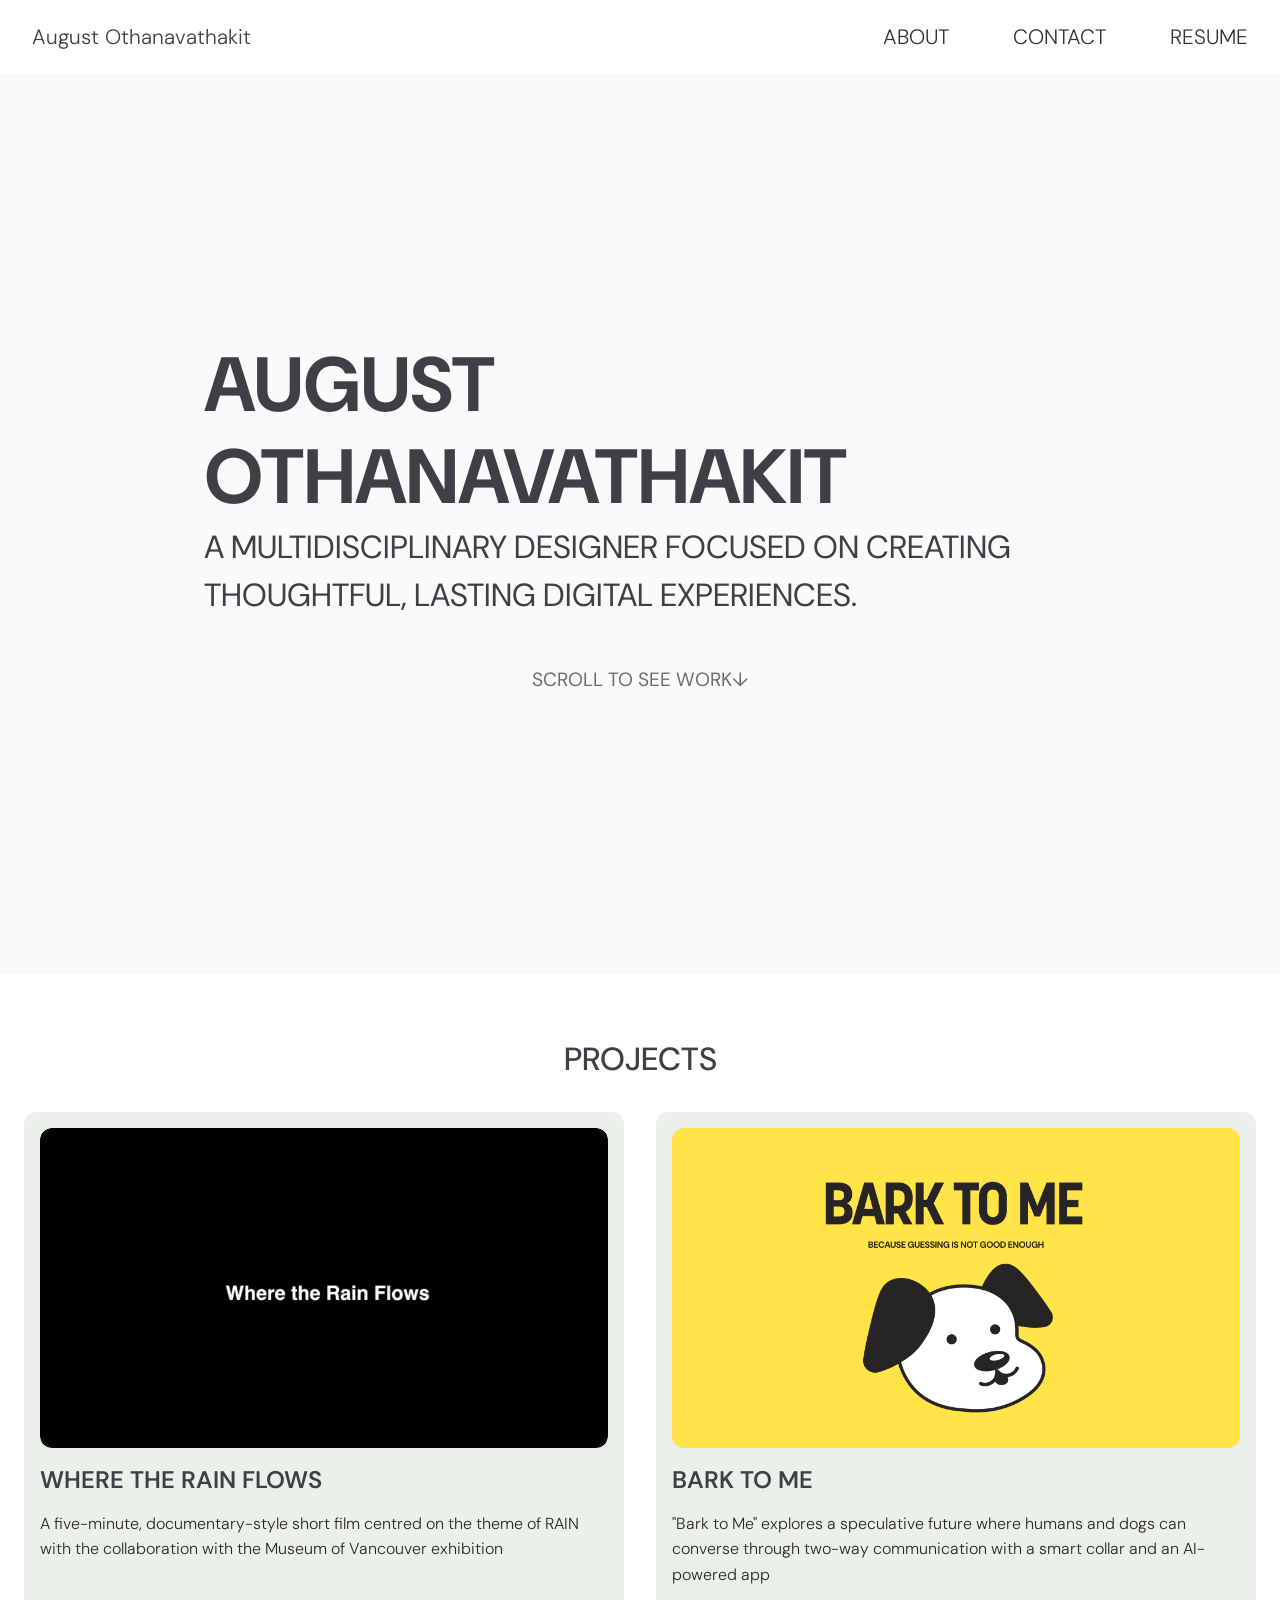
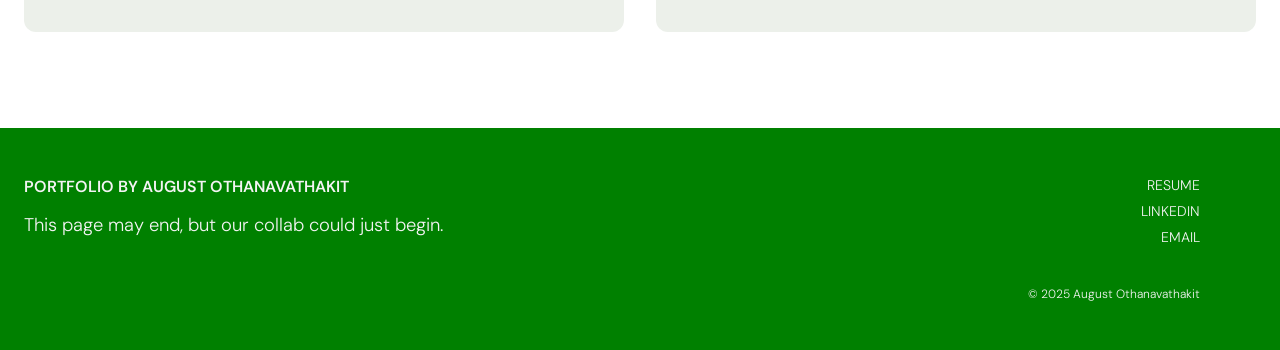
==== index.html @ 42c38631 "Add files via upload" ====
<!DOCTYPE html>
<html lang="en">
  <head>
    <meta charset="utf-8">
    <meta name="viewport" content="width=device-width, initial-scale=1.0">
    <title>August Othanavathakit's Portfolio</title>

    <!-- CSS -->
    <link href="css/layout/grid.css" rel="stylesheet">
    <link href="css/layout/section.css" rel="stylesheet">
    <link href="css/navigation/navigation.css" rel="stylesheet">
    <link href="css/navigation/footer.css" rel="stylesheet">
    <link href="css/UI/button.css" rel="stylesheet">
    <link href="css/component/image.css" rel="stylesheet">
    <link href="css/component/link.css" rel="stylesheet">
    <link href="css/component/text_input.css" rel="stylesheet">
    <link href="css/global/global.css" rel="stylesheet">
    <!-- CSS -->

    <link href="https://fonts.googleapis.com/css2?family=DM+Sans:wght@300;400;500;700&display=swap" rel="stylesheet">


  </head>
  <body>

    <!-- NAVIGATION -->
    <header class="navbar">
      <nav class="nav-container">
        <a href="index.html" id="logo">August Othanavathakit</a>
          <input type="checkbox" id="menu-toggle" />
          <!-- &#9776; as the hamburger icon for the mobile scale nav bar-->
          <label for="menu-toggle" class="menu-icon">&#9776;</label> 
        <ul class="nav-list">
          <li><a  href="about.html">ABOUT</a></li>
          <li><a  href="contact.html">CONTACT</a></li>
          <li><a  href="https://drive.google.com/file/d/19Ddrn9raLs9Q8CzpVy77O3o_h1qUG5gN/view?usp=sharing">RESUME</a></li>
        </ul>
      </nav>
    </header>

    <section class="intro-homepage">
        <h1 class="h1-homepage">August Othanavathakit</h1>
        <h2>a multidisciplinary designer focused on creating thoughtful, lasting digital experiences.</h2>
      <h3 class="scroll-bait">scroll to see work↓</h3>
    </section>
    
    <!-- <section class="card-element"> -->
    <section class="section-projects">
      <h2 class="work-header">Projects</h2>
      <section class="card-container">
        <!-- project 1 -->
        <a href="project1.html" class="img-card">
          <div class="img-container">
            <img class="default-img" src="img/project1/pj1_cover.png" width="2990" height="1614" alt="title picture of the short film">
            <img class="hover-img" src="img/project1/pj1_six.png" width="1028" height="578" alt="screenshot of the interviewing footage from the documentary">
          </div>
          <h3 class="card-heading">WHERE THE RAIN FLOWS</h3>
          <p class="card-description">
            A five-minute, documentary-style short film centred on the theme of RAIN with the collaboration with the Museum of Vancouver exhibition
          </p>
        </a> 
          <!-- project 2 -->
          <a href="project2.html" class="img-card">
          <div class="img-container">
            <img class="default-img" src="img/project2/pj2_cover.png " width="1920" height="1080" alt="title picture of the Bark To Me app">
            <img class="hover-img" src="img/project2/pj2_one.png" width="1920" height="1080" alt="overall features and tools of the Bark To Me app">
          </div>
          <h3 class="card-heading">Bark to me</h3>
          <p class="card-description">
            "Bark to Me" explores a speculative future where humans and dogs can converse through two-way communication with a smart collar and an AI-powered app
          </p>
        </a>
      </section>
      <!-- project 3 -->
        <!-- <a href="project3.html" class="img-card">
          <div class="img-container">
            <img class="default-img" src="img/project1/pj1_cover.png" width="2990" height="1614" alt="title picture of the short film">
            <img class="hover-img" src="img/project1/pj1_six.png" width="1028" height="578" alt="screenshot of the interviewing footage from the documentary">
          </div>
          <h3 class="card-heading">DUTCH SOUNDS FROM BEYOND</h3>
          <p class="card-description">
          Interface and Information Design for an Amsterdam-based music festival, event promoter, and music platform through microsite, posters and assets.   
          </p>
        </a>  -->
    </section>


    <!-- Footer SECTION // -->
<footer class="footer">
  <div class="footer-grid">
    
    <!-- Column 1 -->
    <div class="footer-column footer-1">
      <h2>Portfolio by August Othanavathakit</h2>
      <p>This page may end, but our collab could just begin.</p>
    </div>

    <!-- Column 2 -->
    <div class="footer-column footer-nav">
      <ul>
        <li><a href="https://drive.google.com/file/d/1LCGShxDCLZhGvdj7gq69BmD92WZVWdFz/view?usp=sharing">Resume</a></li>
        <li><a href="https://linkedin.com">LinkedIn</a></li>
        <li><a href="mailto:augustothanavathakit@gmail.com">Email</a></li>
      </ul>
    </div>
  </div>

  <div class="footer-bottom">
    © 2025 August Othanavathakit
  </div>
</footer>
  </body>
</html>
---- css/layout/grid.css ----
/*---------------------- about page grid ----------------------*/
.about-columns {
  display: grid;
  grid-template-columns: 1fr 4fr;
  gap: 10rem;
  align-items: start;
}

.about-left h2 {
  font-size: 1.75rem; /* ~28pixels */
  font-weight: 600;
  margin-bottom: 2rem;
  margin-left: 1rem;
}

.about-right {
  margin-top: 5rem; 
}
/* Font size for h3 on the right column */
.about-right h3 {
  font-size: 1.5rem;
  font-weight: 500;
  margin-bottom: 1.5rem;
}

/* Font size for paragraph on the right column */
.about-right p {
  font-size: 1.125rem; /* ~18pixels */
  line-height: 1.75;
  margin-bottom: 1rem;
}


@media (max-width: 48rem) {
  .about-columns {
    grid-template-columns: 1fr; /* Stack vertically */
    gap: 2rem;
  }

  .about-right {
    margin-top: 2rem; /* Less top space for smaller screens */
  }

  .about-left {
    text-align: center;
  }

  .about-left img.profile-pic {
    max-width: 80%;
    height: auto;
  }
}

/*-------------------------------------------------------------*/

/*---------------------- case-study page grid ----------------------*/

.project-layout {
  display: grid;
  grid-template-columns: 1fr 3fr;
  height: 100vh;
  overflow: hidden;
}


/*-------------------------------------------------------------*/

/*---------------------- get in touch grid ----------------------*/
.contact-form {
  max-width: 50rem;
  margin: auto;
  margin-bottom: 2rem;
}

.contact-form button {
  display: block;
  margin: 0 auto;
}

.form-row {
  display: grid;
  gap: 1rem;
  margin-bottom: 2rem;
}

.two-columns {
  display: grid;
  gap: 1rem;
  grid-template-columns: repeat(2, 1fr);
}

.full-width {
  grid-template-columns: 1fr;
}

@media (max-width: 48rem) {
  .two-columns {
    grid-template-columns: 1fr; /* stack into one column */
  }
}

/*-------------------------------------------------------------*/

/*---------------------- footer grid --------------------------*/
.footer-grid {
  display: grid;
  grid-template-columns: 1fr;
  gap: 2rem;
  /* max-width: 1200pixels; */
  margin: 0 auto;
}

/* On larger screens: 3 columns */
@media (min-width: 48rem) {
  .footer-grid {
    grid-template-columns: repeat(2, 1fr);
  }
}

/*-------------------------------------------------------------*/
---- css/layout/section.css ----
.section-about {
  padding: 4rem 2rem;
}
.section-cover{
    padding: 1rem 2rem;
    margin: 0 auto;
}

.card-element{
   padding: 1rem 2rem;
    margin: 0 auto; 
    margin-bottom: 1rem;
}

.section-projects {
  padding: 3rem 0 5rem 0; 
  background-color: #fff; 
}

/*--------------------------------  HOME PAGE --------------------------------*/

.intro-homepage {
  padding: 2rem 4rem 3rem 4rem;
  display: flex;
  flex-direction: column;
  align-items: center;
  justify-content: center;
  margin: 0 auto;
  max-width: 62.5rem;
  min-height: 100vh;
}

.intro-homepage h1 {
  font-size: clamp(2rem, 6vw, 8rem); /* Grows with screen size */
  line-height: 1.2;
  font-weight: bold;
}

.intro-homepage h2 {
  font-size: clamp(1.125rem, 3vw, 2rem);
  line-height: 1.5;
  font-weight: normal;
}

.work-header{
  display: flex;
  align-items: center;
  justify-content: center;
  margin: 1rem 0 1rem 0;
  font-size:clamp(1.125rem, 3vw, 2rem);

}

/*-------------------------------------------------------------------------------*/

/*-------------------------------- get in touch --------------------------------*/
.section-title {
  display: flex;
  justify-content: center;
  margin-bottom: 2rem;
  font-weight: bold;
}

.section-contact .section-title {
  margin-top: 2rem;
}

.section-paragraph{
  margin: 0 auto 2rem;
  text-align: center;
  font-size: 1rem;
}

.contact-form h3 {
  margin-bottom: 1rem;
}
/*---------------------------------------------------------------------------*/

/*------------------------------ Left column - Sticky -------------------------------------------*/
.project-sidebar {
  position: sticky;
  top: 0;
  padding: 2rem 1.5rem;
  height: 100vh;
  overflow-y: auto;
  border-right: 0.25rem dotted #e5e5e5;
  display: flex;
  flex-direction: column;
  justify-content: space-between;
}

.project-sidebar h1 {
  font-size: 2.5rem;
  font-weight: 700;
  margin-bottom: 1rem;
}

.project-meta {
  margin-top: 2rem;
}


.project-meta p {
  margin-bottom: 0.5rem;
  font-size: 1.2rem;
}
/*---------------------------------------------------------------------------*/


/*---------------------------------  Right column - Scrollable content ---------------------------------------*/
.project-content {
  padding: 3rem 4rem;
  overflow-y: scroll;
  height: 100vh;
  padding: 3rem;
}

.project-content section {
  margin-bottom: 1rem;

}

.project-content h2 {
  font-size: 1.75rem;
  font-weight: 600;
  margin-bottom: 1rem;
}

@media (max-width: 48rem) {
  .project-layout {
    display: flex;
    flex-direction: column;
    height: auto; /* height to expand with content */
  }

  .project-sidebar {
    position: relative; /* remove sticky behavior on mobile */
    height: auto;
    border-right: none;
    border-bottom: 0.15rem solid #e5e5e5;
  }

  .project-content {
    overflow-y: visible;
    height: auto;
    padding: 2rem 1rem;
  }
}

/*---------------------------------------------------------------------------*/

/*---------------------------------  scroll down  --------------------------------------*/
.scroll-bait {
  display: flex;
  align-content: center;
  margin-top: 3rem;
  font-size: 1.2rem;
  font-weight: 400;
  text-align: center;
  animation: animation 1.5s ease-in-out infinite alternate;
  color: #333;
  opacity: 0.7;
}

@keyframes animation {
  from {
    transform: translateY(0);
    opacity: 0.6;
  }
  to {
    transform: translateY(0.3125rem);
    opacity: 1;
  }
}
/*---------------------------------------------------------------------------*/
---- css/navigation/navigation.css ----
/*-------------------------------- Navigation --------------------------------*/
.navbar {
  padding: 1rem 2rem;
  background-color: #fff;
}

.nav-container {
  display: flex;
  align-items: center;
  justify-content: space-between;
  flex-wrap: wrap; /* wrap into smaller screens */
  gap: 1rem;
}

/* Logo */
#logo {
  font-size: 1.3rem;
  line-height: 2;
  padding: 0;
  display: flex;
  align-items: center;
}

/* Navigation List */
.nav-list {
  list-style: none;
  display: flex;
  gap: 4rem;
  margin: 0;
  padding: 0;
  align-items: center;
}

/* Navigation Links */
.nav-list a {
  position: relative;
  text-decoration: none;
  text-transform: uppercase;
  color: #333;
  font-size: 1.3rem;
  transition: color 0.3s;
}

/* Add ( ) on hover using pseudo-elements */
.nav-list a::before,
.nav-list a::after {
  opacity: 0;
  transition: opacity 0.3s;
  font-weight: bold;
  position: absolute;
}

.nav-list a::before {
  content: "(";
  left: -1.2rem;
}

.nav-list a::after {
  content: ")";
  right: -1.2rem;
}

.nav-list a:hover {
  color: green;
}

.nav-list a:hover::before,
.nav-list a:hover::after {
  opacity: 1;
}

/* Navigation Link for STYLE GUIDE */
.nav {
  position: relative;
  text-decoration: none;
  text-transform: uppercase;
  color: #333;
  font-size: 1.3rem;
  transition: color 0.3s;
}

.nav::before,
.nav::after {
  opacity: 0;
  transition: opacity 0.3s;
  font-weight: bold;
  position: absolute;
}

.nav::before {
  content: "(";
  left: -1.2rem;
}

.nav::after {
  content: ")";
  right: -1.2rem;
}

.nav:hover {
  color: green;
}

.nav:hover::before,
.nav:hover::after {
  opacity: 1;
}

.button-secondary {
  background: none;
  border: none;
  color: #333;
  text-decoration: underline;
  font-size: 1rem;
  font-weight: 500;
  cursor: pointer;
  padding: 0;
  transition: color 0.3s ease, font-weight 0.5s ease;
}

.button-secondary:hover {
  color: black; 
  font-weight: 700; /* Makes it bold on hover */
}



/* Responsive Layout for Mobile */
@media (max-width: 48rem) {
  .nav-container {
    display: flex;
    align-items: center;
    justify-content: space-between;
  }

  #logo {
    justify-content: center;
    margin: 1rem 0;
  }

  .nav-list {
    flex-direction: column;
    gap: 1rem;
  }
}

/*----------------------------------------------------------------------*/


/*----------------------        burger menu icon        ------------------------------*/

/* default menu when it is desktop size */
#menu-toggle {
  display: none;
}

/* Burger icon style */
.menu-icon {
  display: none;
  font-size: 2rem;
  cursor: pointer;
  user-select: none;
}

/* Show burger icon on mobile */
@media (max-width: 48rem) {
  .menu-icon {
    display: block;
    font-size: 2rem;
    margin-left: auto;
  }

  /* Hide nav list by default */
  .nav-list {
    display: none;
    flex-direction: column;
    gap: 1rem;
    width: 100%;
    margin-top: 1rem;
  }

  /* Show nav list if checkbox is checked */
  #menu-toggle:checked + .menu-icon + .nav-list {
    display: flex;
  }
}
/*----------------------------------------------------------------------*/
---- css/navigation/footer.css ----
/*--------------------------------- Footer ------------------------------------*/
.footer {
  background-color: green;
  padding: 3rem 5rem 3rem 1.5rem;
  font-size: 0.875rem;
  color: #f3f3f3;
}

.footer-column h2 {
  font-size: 1rem;
  font-weight: 600;
  margin-bottom: 1rem;
}

.footer-column p {
  margin: 0.5rem 0;
}

.footer-column a {
  color: inherit;
  text-decoration: none;
}

.footer-column ul {
  list-style: none;
  padding: 0;
  margin: 0;
}

.footer-column li {
  margin-bottom: 0.5rem;
}

.footer-bottom {
  text-align: right;
  font-size: 0.75rem;
  margin-top: 2rem;
}

.footer-nav ul {
  text-transform: uppercase;
  text-align: right; 
}

.footer-nav a {
  position: relative;
}

.footer-nav a::before,
.footer-nav a::after {
  opacity: 0;
  transition: opacity 0.3s;
  font-weight: bold;
  position: absolute;
}

.footer-nav a::before {
  content: "(";
  left: -1.2rem;
}

.footer-nav a::after {
  content: ")";
  right: -1.2rem;
}

.footer-nav a:hover::before,
.footer-nav a:hover::after {
  opacity: 1;
}

/*----------------------------------------------------------------------*/
---- css/UI/button.css ----
/*---------------------- button style ---------------------------------*/
.button-wrapper {
  display: flex;
  justify-content: center;
  margin: 1.5rem 0 5rem 0;
}


.button-main-light,
.button-main-dark {
  padding: 0.75rem 1.5rem;
  border-radius: 0.75rem;
  text-decoration: none;
  font-weight: 600;
  font-size: 1rem;
  font-weight: bold;
  cursor: pointer;
  display: inline-block;
  transition: background-color 0.3s ease, color 0.3s ease;
}

/* Light Button */
.button-main-light {
  background-color: #ffffff;
  color: #000000;
  border: 0.125rem dotted #000000;
}

.button-main-light:hover,
.button-main-light:focus {
  background-color: #000000;
  color: #ffffff;
}

/* Dark Button */
.button-main-dark {
  background-color: #000000;
  color: #ffffff;
  border: 0.125rem dotted #000000;
}

.button-main-dark:hover,
.button-main-dark:focus {
  background-color: #ffffff;
  color: #000000;
}


/* button {
  background-color: #000;
  color: white;
  padding: 0.75rem 1.5rem;
  border-radius: 1rem;
  border: none;
  font-weight: bold;
  cursor: pointer;
  margin-top: 1rem;
} */
---- css/component/image.css ----
/*---------------------- Container as a clickable image ---------------------------------*/
.profile-pic{
  border-radius: 1.5rem;
  margin-top: 1em;
}
/*---------------------- Container as a clickable image ---------------------------------*/

/*---------------------- Container as a clickable image ---------------------------------*/

.img-card {
  display: flex;
  flex-direction: column;
  background-color: #ecf0ea;
  height: 32.5rem;
  border-radius: 0.75rem;
  padding: 1rem;
  max-width: 37.5rem;
  margin: auto;
  text-decoration: none;
  color: inherit;
  transition: transform 0.3s ease, box-shadow 0.3s ease;
  display: flex;
  flex-direction: column;
}

.img-card:hover {
  transform: scale(1.02);
  box-shadow: 0 0.5rem 0.75rem rgba(0, 0, 0, 0.1);
}

/* Image container: default + hover image switch */
.img-container {
  position: relative;
  overflow: hidden;
  border-radius: 0.75rem;
  height: 20rem;
}

.default-img,
.hover-img {
  width: 100%;
  display: block;
  border-radius: 0.75rem;
  transition: opacity 0.3s ease;
  object-fit: cover;
  height: 100%;
}


.hover-img {
  position: absolute;
  top: 0;
  left: 0;
  opacity: 0;
}

.img-container:hover .hover-img {
  opacity: 1;
}

.img-container:hover .default-img {
  opacity: 0;
}

/* Text styles */
.card-heading {
  font-size: 1.5rem;
  margin-top: 1rem;
  font-weight: 600;
}

.card-description {
  font-size: 1rem;
  line-height: 1.6;
  color: #292929;
}
.card-container {
  display: grid;
  grid-template-columns: repeat(auto-fit, minmax(18rem, 1fr));
  gap: 1rem; /*space between cards */
  padding: 1rem;
}

.card {
  background: #ddd;
  border-radius: 0.3125rem;
  padding: 1rem;
}

/*----------------------------------------------------------------------*/



/*---------------------------- project page  ----------------------------------------*/
.project-content img {
  max-width: 100%;
  height: auto;
  aspect-ratio: auto;
  border-radius: 0.75rem;
  margin: 1rem 0;
  box-shadow: 0 0.25rem 0.5rem rgba(0,0,0,0.05);
  display: block;
}

/* video style */
.video-container {
  position: relative;
  border-radius: 0.75rem;
  padding-bottom: 56.25%; /* 16:9 ratio */
  margin: 1rem 0;
  height: 0;
  overflow: hidden;
  max-width: 100%;
}

.video-container iframe {
  position: absolute;
  top: 0;
  left: 0;
  width: 100%;
  height: 100%;
  border: 0;
}

/*----------------------------------------------------------------------*/
---- css/component/link.css ----
/*----------------------------- Link style -----------------------------------------*/
.in-text-link {
  color: #000; /* Keeps text black */
  text-decoration: none;
  background-image: linear-gradient(120deg, #000000 0%, #000000 100%);
  background-repeat: no-repeat;
  background-size: 100% 0.1em; /* thin highlight line */
  background-position: 0 90%;
  transition: background-size 0.3s ease, background-color 0.3s ease;
  font-weight: 400;
}

.in-text-link:hover,
.in-text-link:focus,
.in-text-link:active {
  background-size: 100% 100%; /* full highlight effect */
  color: #ffffff; /* Stay black for high contrast */
  font-weight: 500;
  outline: none;
}


/*----------------------------------------------------------------------*/

.homepage-links {
  display: flex;
  flex-direction: column;
  gap: 1rem; /* Adjust spacing between links */
  margin-top: 2rem; 
}
---- css/component/text_input.css ----
/* get in touch */

input, textarea {
  padding: 0.75rem;
  border: 0.09375rem dotted #000; 
  border-radius: 0.5rem; 
  font-size: 1rem;
  font-family: inherit;
  width: 100%;
}

input:focus,
textarea:focus {
  border-style: solid;
  border-color: #000; 
  background-color: #ffffff;
  outline: none;     
}

label {
  margin-bottom: 0.5rem;
  font-weight: 500;
  display: block;
}
/*----------------------------------------------------------------------*/

.form-wrapper {
  padding-left: 2rem;
  padding-right: 2rem;
  max-width: 48rem;
  margin: 0 auto;
}

@media (max-width: 30rem) {
  .form-wrapper {
    padding-left: 1rem;
    padding-right: 1rem;
  }
}
---- css/global/global.css ----
/*-------------------------------- TEXT decoration --------------------------------*/
body {
  font-family: "DM Sans", sans-serif;
  font-weight: 300;
  font-size: 0.875rem;
  color: #3F3F46;
  margin: 0;
  background-color: #FAFAFA;
}

p {
  font-size: 1.15rem;
  /* max-width: 50rem; */
  width: 100%;
}

h1, h2, h3 {
  font-family: "DM Sans", sans-serif;
  text-transform: uppercase;
  font-weight: 500;
  margin: 0;
}

h1 { font-size: 1.75rem; }
h2 { font-size: 1.5rem; }
h3 { font-size: 1.25rem; }

a {
  text-decoration: none;
  background-color: none;
  color: inherit;
}

/*-------------------------------------------------------------------------------*/

/*-------------------------------- Universal Selector --------------------------------*/
*, *::before, *::after { 
  box-sizing: border-box;
}

html {
  scroll-padding-top: 6.25rem;
}

/*---------------------------------- animation for name on the home page -----------------------------------------*/
@keyframes greenAnimation {
  0%, 100% {
    color: inherit;
  }

  50% {
    color: green;
  } 
}
/*looping the green animation*/
.h1-homepage {
  animation: greenAnimation 2s ease-in-out infinite; 
}

/*-------------------------------------------------------------------------------*/
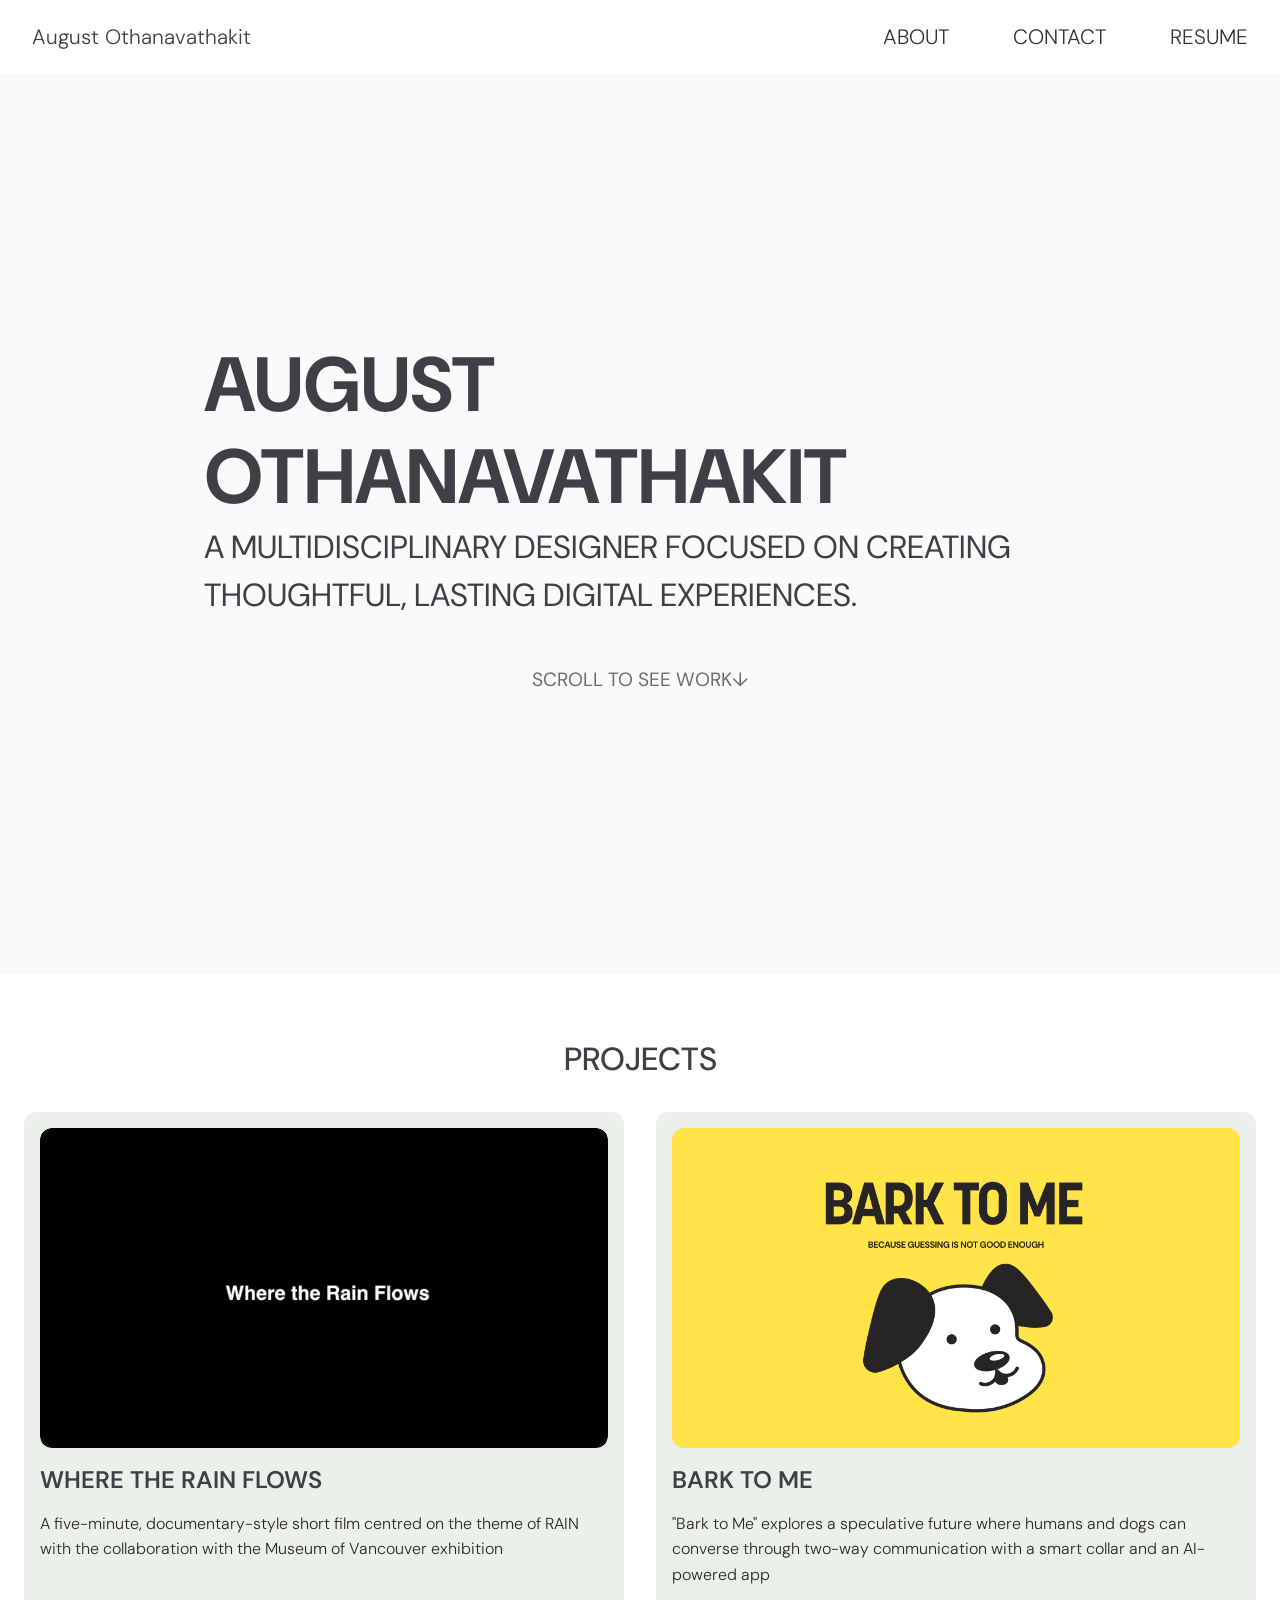
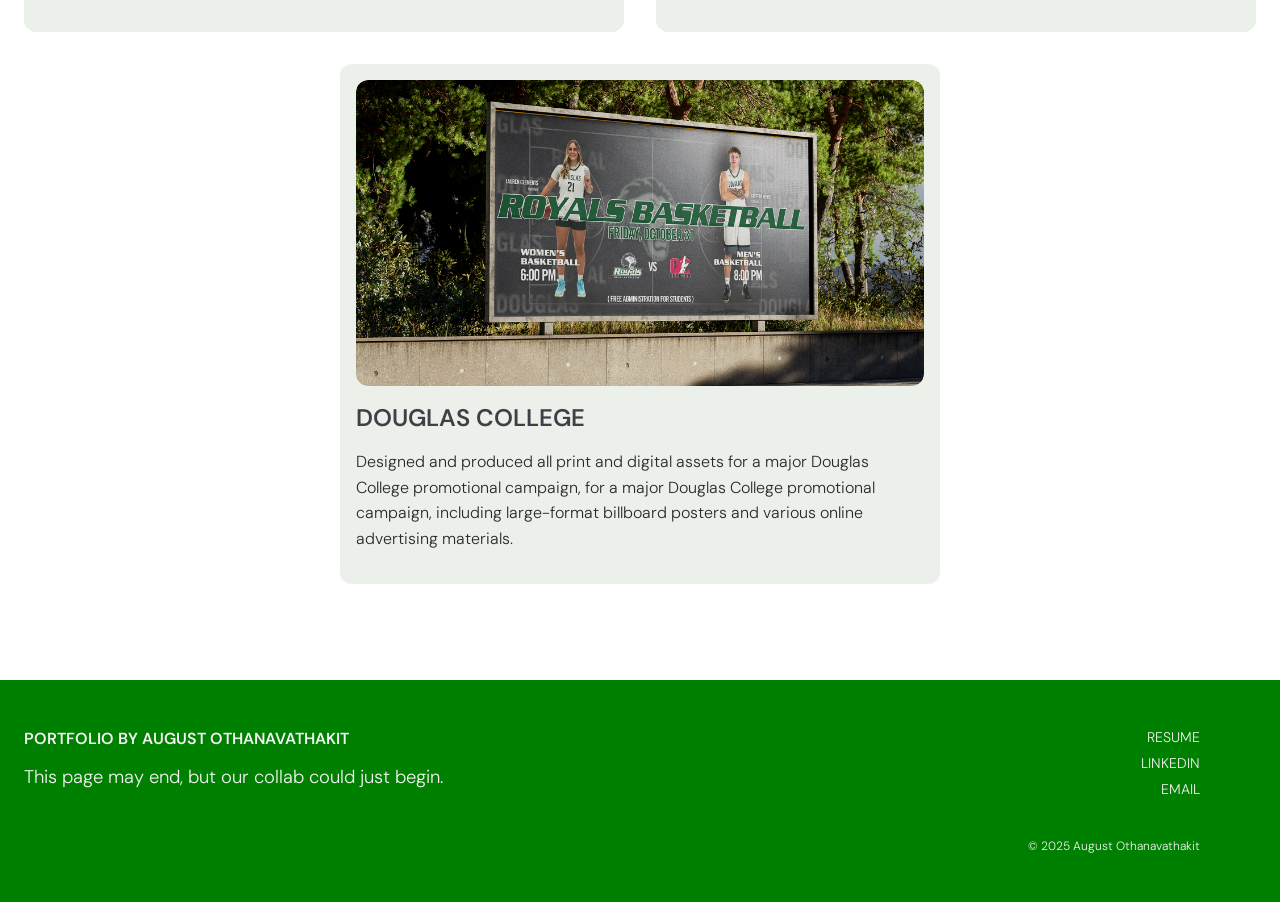
==== commit 23946e7d: "add project 3: Douglas" ====
--- a/index.html
+++ b/index.html
@@ -71,17 +71,30 @@
           </p>
         </a>
       </section>
+      <section class="card-container">
       <!-- project 3 -->
-        <!-- <a href="project3.html" class="img-card">
+        <a href="project3.html" class="img-card">
           <div class="img-container">
-            <img class="default-img" src="img/project1/pj1_cover.png" width="2990" height="1614" alt="title picture of the short film">
-            <img class="hover-img" src="img/project1/pj1_six.png" width="1028" height="578" alt="screenshot of the interviewing footage from the documentary">
+            <img class="default-img" src="img/project3/douglasBillboard_1.jpg" width="2990" height="1614" alt="title picture of the short film">
+            <img class="hover-img" src="img/project3/douglasPoster_1.jpg" width="1028" height="578" alt="screenshot of the interviewing footage from the documentary">
           </div>
-          <h3 class="card-heading">DUTCH SOUNDS FROM BEYOND</h3>
+          <h3 class="card-heading">Douglas College</h3>
           <p class="card-description">
-          Interface and Information Design for an Amsterdam-based music festival, event promoter, and music platform through microsite, posters and assets.   
+          Designed and produced all print and digital assets for a major Douglas College promotional campaign, for a major Douglas College promotional campaign, including large-format billboard posters and various online advertising materials.   
+          </p>
+        </a> 
+        <!-- project 4 -->
+        <!-- <a href="project4.html" class="img-card">
+          <div class="img-container">
+            <img class="default-img" src="img/project3/douglasBillboard_1.jpg" width="2990" height="1614" alt="title picture of the short film">
+            <img class="hover-img" src="img/project3/douglasPoster_1.jpg" width="1028" height="578" alt="screenshot of the interviewing footage from the documentary">
+          </div>
+          <h3 class="card-heading">Douglas College</h3>
+          <p class="card-description">
+          Designed and produced all print and digital assets for a major Douglas College promotional campaign, for a major Douglas College promotional campaign, including large-format billboard posters and various online advertising materials.   
           </p>
         </a>  -->
+      </section>
     </section>
 
 
